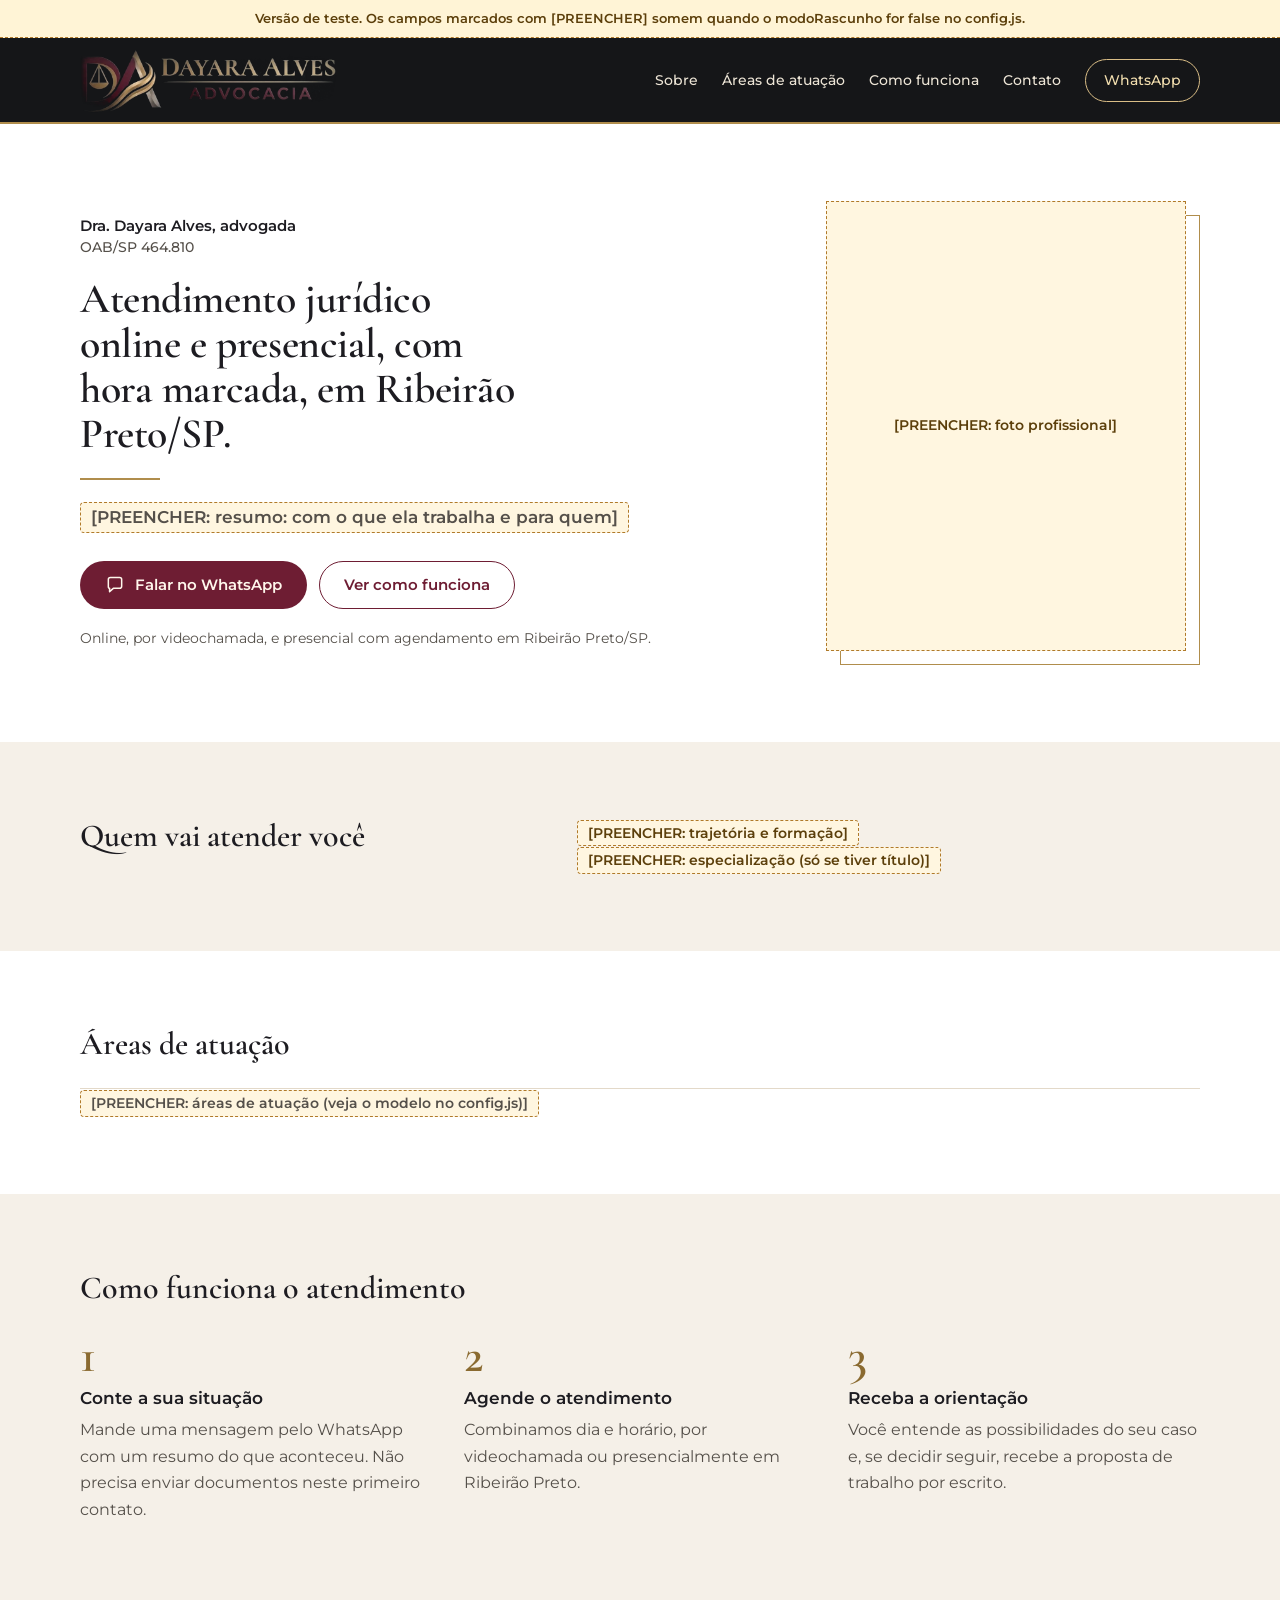
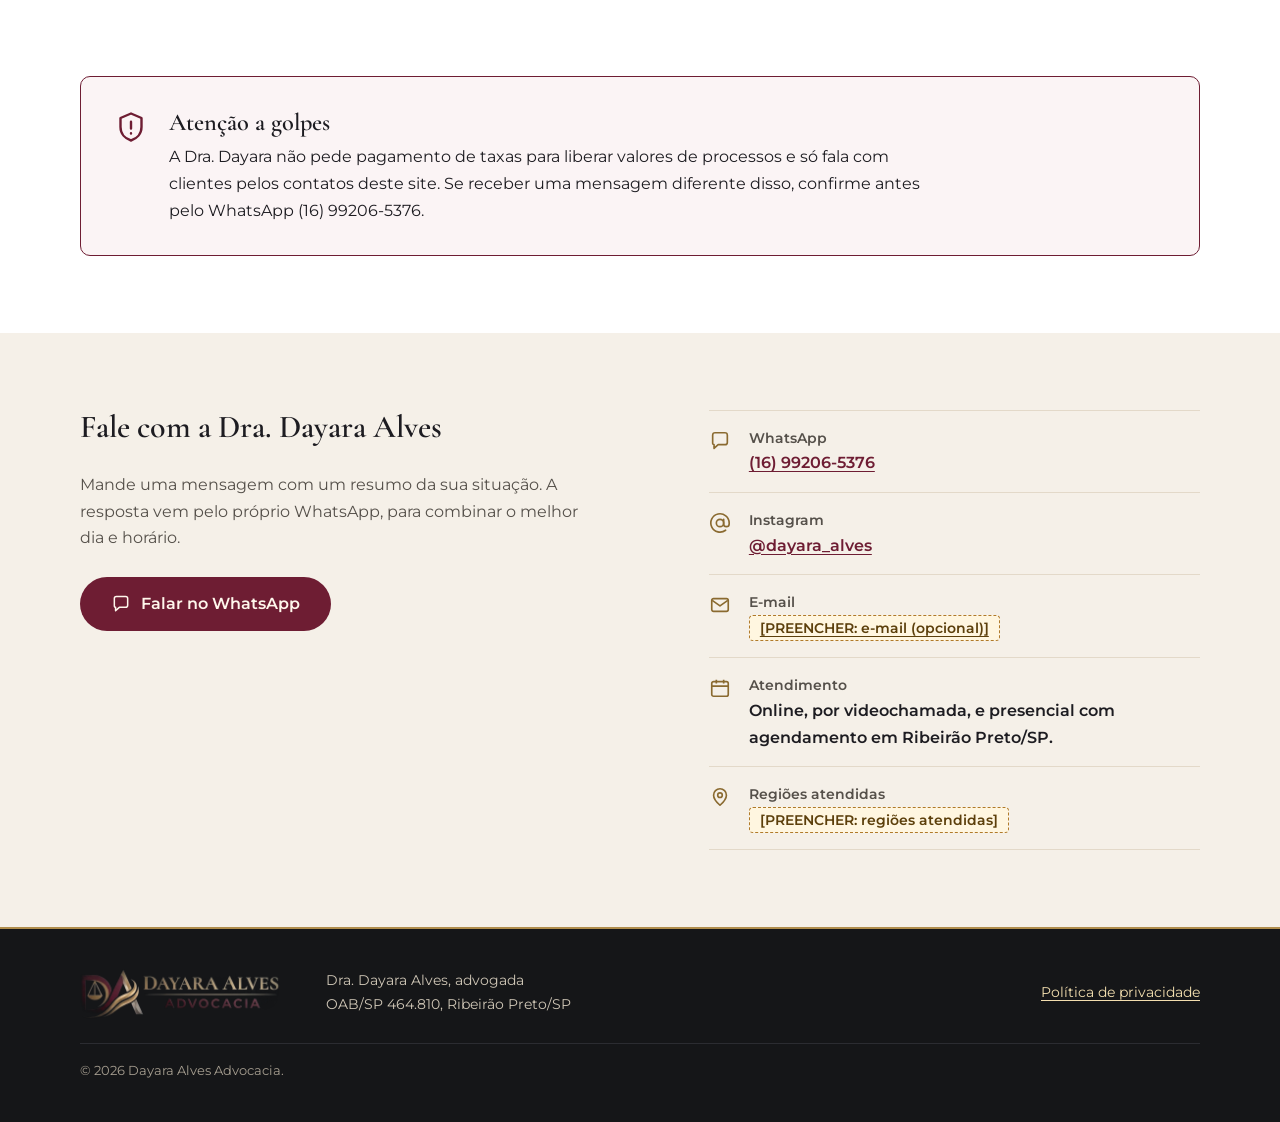
==== index.html @ b155250c "Versão 1.0 do site" ====
<!doctype html>
<!--
  Dayara Alves Advocacia · site
  Autor: Diego · github.com/diego-dba
  Versão 1.0 · outubro de 2026
-->
<html lang="pt-BR">
<head>
  <meta charset="utf-8">
  <meta name="viewport" content="width=device-width, initial-scale=1">
  <title>Dayara Alves Advocacia | OAB/SP 464.810 | Ribeirão Preto/SP</title>
  <meta name="description" content="Dra. Dayara Alves, advogada inscrita na OAB/SP sob o nº 464.810. Atendimento jurídico online e presencial, com hora marcada, em Ribeirão Preto/SP.">
  <link rel="canonical" href="https://dayara.adv.br/">  <!-- os endereços com dayara.adv.br só vão funcionar depois que o domínio for registrado e ligado no github pages -->
  <meta name="theme-color" content="#151618">

  <meta property="og:type" content="website">  <!-- daqui até o twitter:card é a prévia que aparece quando alguém manda o link no whatsapp, instagram ou facebook -->
  <meta property="og:locale" content="pt_BR">
  <meta property="og:site_name" content="Dayara Alves Advocacia">
  <meta property="og:title" content="Dayara Alves Advocacia">
  <meta property="og:description" content="Atendimento jurídico online e presencial, com hora marcada, em Ribeirão Preto/SP. OAB/SP 464.810.">
  <meta property="og:url" content="https://dayara.adv.br/">
  <meta property="og:image" content="https://dayara.adv.br/assets/img/og-image.jpg">  <!-- imagem da prévia, 1200x630 -->
  <meta property="og:image:width" content="1200">
  <meta property="og:image:height" content="630">
  <meta name="twitter:card" content="summary_large_image">

  <link rel="icon" href="favicon.ico" sizes="any">  <!-- ícones da aba do navegador e de quando a pessoa salva o site na tela do celular -->
  <link rel="icon" type="image/png" sizes="32x32" href="assets/img/favicon-32.png">
  <link rel="icon" type="image/png" sizes="16x16" href="assets/img/favicon-16.png">
  <link rel="apple-touch-icon" href="assets/img/apple-touch-icon.png">

  <!-- já começo a baixar as duas fontes principais cedo, pra página não aparecer com outra fonte e depois trocar -->
  <link rel="preload" href="assets/fonts/montserrat-latin-wght-normal.woff2" as="font" type="font/woff2" crossorigin>
  <link rel="preload" href="assets/fonts/cormorant-garamond-latin-wght-normal.woff2" as="font" type="font/woff2" crossorigin>
  <link rel="stylesheet" href="assets/css/site.css">

  <script src="config.js" defer></script>  <!-- primeiro os dados (config.js), depois o site.js que usa eles. o defer espera o html carregar -->
  <script src="assets/js/site.js" defer></script>
</head>
<body>
  <a class="pular" href="#conteudo">Pular para o conteúdo</a>  <!-- link escondido pra quem usa o teclado pular direto pro conteúdo -->

  <noscript>
    <!-- esse aviso só aparece se o javascript estiver desligado. o telefone daqui não vem do config.js,
         então se o número mudar eu preciso trocar aqui também -->
    <p class="sem-js">Para ver o site completo, ative o JavaScript do navegador. Contato: WhatsApp (16) 99206-5376.</p>
  </noscript>

  <header class="topo">  <!-- topo com a logo e o menu -->
    <div class="envoltorio topo__barra">
      <a class="topo__marca" href="#inicio" aria-label="Dayara Alves Advocacia, voltar ao início">
        <picture>
          <source srcset="assets/img/logo-dayara-alves.webp" type="image/webp">
          <img src="assets/img/logo-dayara-alves.png" width="840" height="228" alt="Dayara Alves Advocacia">
        </picture>
      </a>

      <button class="menu-botao" type="button" aria-expanded="false" aria-controls="menu">  <!-- botão do menu, que só aparece em tela menor -->
        <svg viewBox="0 0 24 24" fill="none" stroke="currentColor" stroke-width="2" stroke-linecap="round" aria-hidden="true"><path d="M4 7h16M4 12h16M4 17h16"/></svg>
        <span>Menu</span>
      </button>

      <nav class="menu" id="menu" aria-label="Seções do site">  <!-- se eu desligo uma seção no config.js, o link dela some daqui junto (data-secao) -->
        <a href="#sobre" data-secao="sobre">Sobre</a>
        <a href="#areas" data-secao="areas">Áreas de atuação</a>
        <a href="#como-funciona" data-secao="comoFunciona">Como funciona</a>
        <a href="#avaliacoes" data-secao="avaliacoes">Avaliações</a>
        <a href="#videos" data-secao="videos">Vídeos</a>
        <a href="#contato">Contato</a>
        <a class="menu__whatsapp" href="#contato" data-link="whatsapp" target="_blank" rel="noopener">WhatsApp</a>
      </nav>
    </div>
  </header>

  <div class="avisos" id="avisos" data-secao="avisos" aria-live="polite" hidden></div>  <!-- começa escondida e só aparece se tiver aviso ativo na planilha -->

  <main id="conteudo">

    <section class="inicio" id="inicio" aria-labelledby="titulo-inicio">  <!-- abertura, a primeira parte que aparece -->
      <div class="envoltorio inicio__grade">
        <div>
          <p class="inicio__apresentacao">  <!-- os data-campo ficam vazios aqui no html, quem preenche é o site.js com o que está no config.js -->
            <span data-campo="tratamento"></span> <span data-campo="nome"></span>, advogada
            <small data-campo="oab"></small>
          </p>
          <h1 class="inicio__titulo" id="titulo-inicio" data-campo="titulo" data-rotulo="frase principal"></h1>
          <p class="inicio__resumo" data-campo="resumo" data-rotulo="resumo: com o que ela trabalha e para quem"></p>
          <div class="inicio__acoes">
            <a class="botao botao--principal" href="#contato" data-link="whatsapp" target="_blank" rel="noopener">
              <svg viewBox="0 0 24 24" fill="none" stroke="currentColor" stroke-width="1.8" stroke-linejoin="round" aria-hidden="true"><path d="M4 5.5A2.5 2.5 0 0 1 6.5 3h11A2.5 2.5 0 0 1 20 5.5v8a2.5 2.5 0 0 1-2.5 2.5H10l-4.5 4v-4A1.5 1.5 0 0 1 4 14.5z"/></svg>
              Falar no WhatsApp
            </a>
            <a class="botao botao--contorno" href="#como-funciona" data-secao="comoFunciona">Ver como funciona</a>
          </div>
          <p class="inicio__atendimento" data-campo="atendimento" data-rotulo="como é o atendimento"></p>
        </div>

        <figure class="inicio__foto" data-foto>  <!-- foto da cliente. enquanto não tiver, aparece o quadrado de [PREENCHER] (só no rascunho) -->
          <img alt="Foto da Dra. Dayara Alves" width="640" height="800" hidden>
          <div class="foto-vazia">[PREENCHER: foto profissional]</div>
        </figure>
      </div>
    </section>

    <!-- quem vai atender. o texto vem do "sobre" do config.js, e quando eu deixo linha em branco lá vira parágrafo novo aqui -->
    <section class="secao secao--linho" id="sobre" data-secao="sobre" aria-labelledby="titulo-sobre">
      <div class="envoltorio sobre">
        <h2 class="secao__titulo" id="titulo-sobre">Quem vai atender você</h2>
        <div class="sobre__texto">
          <div data-paragrafos="sobre" data-rotulo="trajetória e formação"></div>
          <p class="sobre__especializacao" data-campo="especializacao" data-rotulo="especialização (só se tiver título)"></p>
        </div>
      </div>
    </section>

    <!-- áreas de atuação. a lista fica vazia aqui porque quem monta é o site.js, com as áreas do config.js -->
    <section class="secao" id="areas" data-secao="areas" aria-labelledby="titulo-areas">
      <div class="envoltorio">
        <h2 class="secao__titulo" id="titulo-areas">Áreas de atuação</h2>
        <ul class="areas" id="lista-areas"></ul>
      </div>
    </section>

    <!-- como funciona. os passos também vêm do config.js -->
    <section class="secao secao--linho" id="como-funciona" data-secao="comoFunciona" aria-labelledby="titulo-como">
      <div class="envoltorio">
        <h2 class="secao__titulo" id="titulo-como">Como funciona o atendimento</h2>
        <ol class="passos" id="lista-passos"></ol>
      </div>
    </section>

    <!-- avaliações. vêm da planilha e só aparecem as que eu marcar com Exibir e Autorizado = SIM -->
    <section class="secao" id="avaliacoes" data-secao="avaliacoes" aria-labelledby="titulo-avaliacoes">
      <div class="envoltorio">
        <h2 class="secao__titulo" id="titulo-avaliacoes">Avaliações de clientes</h2>
        <div class="avaliacoes" id="lista-avaliacoes"></div>
        <p class="avaliacoes__google"><a href="#" data-link="avaliacoesGoogle" data-opcional data-ocultar="p" target="_blank" rel="noopener">Ver todas as avaliações no Google</a></p>
      </div>
    </section>

    <!-- vídeos. vêm da planilha, e pode ser vídeo não listado do youtube também -->
    <section class="secao secao--linho" id="videos" data-secao="videos" aria-labelledby="titulo-videos">
      <div class="envoltorio">
        <h2 class="secao__titulo" id="titulo-videos">Vídeos</h2>
        <div class="videos" id="lista-videos"></div>
      </div>
    </section>

    <!-- aviso contra golpe. o texto fica no config.js (avisoGolpe) -->
    <section class="secao" id="golpe" data-secao="golpe" aria-labelledby="titulo-golpe">
      <div class="envoltorio">
        <div class="alerta">
          <svg viewBox="0 0 24 24" fill="none" stroke="currentColor" stroke-width="1.6" stroke-linecap="round" stroke-linejoin="round" aria-hidden="true"><path d="M12 3 5 6v6c0 4.5 3 7.8 7 9 4-1.2 7-4.5 7-9V6z"/><path d="M12 8.5v4.5M12 16.2v.1"/></svg>
          <div>
            <h2 id="titulo-golpe">Atenção a golpes</h2>
            <p data-campo="avisoGolpe" data-rotulo="aviso contra golpes"></p>
          </div>
        </div>
      </div>
    </section>

    <!-- contato. na versão final cada item da lista some sozinho se o campo dele estiver vazio no config.js -->
    <section class="secao secao--linho" id="contato" aria-labelledby="titulo-contato">
      <div class="envoltorio contato">
        <div class="contato__texto">
          <h2 class="secao__titulo" id="titulo-contato">Fale com a <span data-campo="tratamento"></span> <span data-campo="nome"></span></h2>
          <p>Mande uma mensagem com um resumo da sua situação. A resposta vem pelo próprio WhatsApp, para combinar o melhor dia e horário.</p>
          <a class="botao botao--principal botao--grande" href="#contato" data-link="whatsapp" target="_blank" rel="noopener">
            <svg viewBox="0 0 24 24" fill="none" stroke="currentColor" stroke-width="1.8" stroke-linejoin="round" aria-hidden="true"><path d="M4 5.5A2.5 2.5 0 0 1 6.5 3h11A2.5 2.5 0 0 1 20 5.5v8a2.5 2.5 0 0 1-2.5 2.5H10l-4.5 4v-4A1.5 1.5 0 0 1 4 14.5z"/></svg>
            Falar no WhatsApp
          </a>
        </div>

        <ul class="canais">
          <li>
            <svg viewBox="0 0 24 24" fill="none" stroke="currentColor" stroke-width="1.8" stroke-linejoin="round" aria-hidden="true"><path d="M4 5.5A2.5 2.5 0 0 1 6.5 3h11A2.5 2.5 0 0 1 20 5.5v8a2.5 2.5 0 0 1-2.5 2.5H10l-4.5 4v-4A1.5 1.5 0 0 1 4 14.5z"/></svg>
            <div><strong>WhatsApp</strong><a href="#contato" data-link="whatsapp" target="_blank" rel="noopener" data-campo="telefone" data-ocultar="li" data-rotulo="telefone"></a></div>
          </li>
          <li>
            <svg viewBox="0 0 24 24" fill="none" stroke="currentColor" stroke-width="1.8" stroke-linecap="round" aria-hidden="true"><circle cx="12" cy="12" r="4"/><path d="M16 8v5a3 3 0 0 0 6 0v-1a10 10 0 1 0-3.9 7.9"/></svg>
            <div><strong>Instagram</strong><a href="#contato" data-link="instagram" target="_blank" rel="noopener" data-campo="instagramArroba" data-ocultar="li" data-rotulo="Instagram"></a></div>
          </li>
          <li>
            <svg viewBox="0 0 24 24" fill="none" stroke="currentColor" stroke-width="1.8" stroke-linejoin="round" aria-hidden="true"><rect x="3" y="5" width="18" height="14" rx="2"/><path d="m3.5 7 8.5 6 8.5-6"/></svg>
            <div><strong>E-mail</strong><a href="#contato" data-link="email" data-campo="email" data-ocultar="li" data-rotulo="e-mail (opcional)"></a></div>
          </li>
          <li>
            <svg viewBox="0 0 24 24" fill="none" stroke="currentColor" stroke-width="1.8" stroke-linejoin="round" aria-hidden="true"><rect x="3" y="5" width="18" height="16" rx="2"/><path d="M8 3v4M16 3v4M3 10h18"/></svg>
            <div><strong>Atendimento</strong><span data-campo="atendimento" data-ocultar="li" data-rotulo="como é o atendimento"></span></div>
          </li>
          <li>
            <svg viewBox="0 0 24 24" fill="none" stroke="currentColor" stroke-width="1.8" stroke-linejoin="round" aria-hidden="true"><path d="M12 21s-7-6.2-7-11a7 7 0 0 1 14 0c0 4.8-7 11-7 11z"/><circle cx="12" cy="10" r="2.5"/></svg>
            <div><strong>Regiões atendidas</strong><span data-campo="regioes" data-ocultar="li" data-rotulo="regiões atendidas"></span></div>
          </li>
        </ul>
      </div>
    </section>
  </main>

  <footer class="rodape">  <!-- rodapé. o ano (data-ano) muda sozinho, não preciso atualizar -->
    <div class="envoltorio rodape__grade">
      <a class="rodape__marca" href="#inicio" aria-label="Voltar ao início">
        <picture>
          <source srcset="assets/img/logo-dayara-alves.webp" type="image/webp">
          <img src="assets/img/logo-dayara-alves.png" width="840" height="228" alt="Dayara Alves Advocacia" loading="lazy">
        </picture>
      </a>
      <div class="rodape__dados">
        <p><span data-campo="tratamento"></span> <span data-campo="nome"></span>, advogada</p>
        <p><span data-campo="oab"></span>, <span data-campo="cidade"></span></p>
      </div>
      <p><a href="politica-de-privacidade.html">Política de privacidade</a></p>
      <p class="rodape__final">© <span data-ano></span> <span data-campo="marca"></span>. <span data-campo="creditoDesenvolvedor" data-opcional></span></p>
    </div>
  </footer>

  <!-- botão flutuante do whatsapp, só aparece no celular depois que a pessoa passa da abertura -->
  <a class="flutuante" href="#contato" data-link="whatsapp" data-secao="botaoFlutuante" target="_blank" rel="noopener" aria-label="Falar no WhatsApp">
    <svg viewBox="0 0 24 24" fill="none" stroke="currentColor" stroke-width="1.8" stroke-linejoin="round" aria-hidden="true"><path d="M4 5.5A2.5 2.5 0 0 1 6.5 3h11A2.5 2.5 0 0 1 20 5.5v8a2.5 2.5 0 0 1-2.5 2.5H10l-4.5 4v-4A1.5 1.5 0 0 1 4 14.5z"/></svg>
    WhatsApp
  </a>
</body>
</html>
---- assets/css/site.css ----
/*
 * Dayara Alves Advocacia · site
 * Autor: Diego · github.com/diego-dba
 * Versão 1.0 · outubro de 2026
 */

/* as cores do site eu tirei da logo dela: carvão, dourado e vinho.
   quando quero deixar todos os textos maiores ou menores de uma vez, eu mudo só o --escala ali embaixo */

@font-face {  /* montserrat, a fonte dos textos. deixei as fontes dentro do site pra não depender do google fonts */
  font-family: "Montserrat";
  src: url("../fonts/montserrat-latin-wght-normal.woff2") format("woff2");
  font-weight: 100 900;
  font-style: normal;
  font-display: swap;   /* com o swap o texto aparece na hora com outra fonte e troca quando a montserrat carrega */
}
@font-face {  /* cormorant garamond, a fonte dos títulos */
  font-family: "Cormorant Garamond";
  src: url("../fonts/cormorant-garamond-latin-wght-normal.woff2") format("woff2");
  font-weight: 300 700;
  font-style: normal;
  font-display: swap;
}
@font-face {  /* a mesma cormorant em itálico, que eu uso nas avaliações */
  font-family: "Cormorant Garamond";
  src: url("../fonts/cormorant-garamond-latin-wght-italic.woff2") format("woff2");
  font-weight: 300 700;
  font-style: italic;
  font-display: swap;
}

:root {  /* variáveis com as cores e medidas que eu uso no site todo, mudando aqui muda em tudo */
  --escala: 95%;              /* deixei 95% porque no meu notebook de 13" achei melhor assim */
  --carvao: #151618;          /* usei a mesma cor do fundo da logo 3D pra ela parecer recortada na faixa, por isso não mudo */
  --carvao-linha: #2B2C31;    /* uso nas linhas finas em cima do fundo escuro */
  --ouro: #B08D4C;            /* o dourado eu uso nas linhas e nos detalhes */
  --ouro-escuro: #8A6A30;
  --ouro-claro: #D9BD86;
  --vinho: #6E1D33;           /* o vinho eu uso nos botões e nos links */
  --vinho-escuro: #531525;
  --vinho-claro: #FBF4F5;
  --tinta: #1D1C21;           /* cor do texto, quase preto */
  --texto-suave: #55504A;     /* texto mais clarinho, pros textos de apoio */
  --papel: #FFFFFF;
  --linho: #F5F0E8;           /* o bege que eu uso pra intercalar as seções */
  --linha: #E3D9C9;
  --largura: 1120px;          /* largura máxima do conteúdo, pra não esticar demais em tela grande */
  --serif: "Cormorant Garamond", Georgia, "Times New Roman", serif;   /* fonte dos títulos */
  --sans: "Montserrat", "Segoe UI", Arial, sans-serif;                /* fonte dos textos */
  --altura-topo: 84px;
}
@media (max-width: 760px) {  /* no celular eu deixo o topo mais baixo */
  :root { --altura-topo: 68px; }
}

*, *::before, *::after { box-sizing: border-box; }   /* faz a borda e o padding contarem dentro da largura, assim nada estoura a tela */

html {
  font-size: var(--escala);
  scroll-behavior: smooth;                               /* rolagem suave quando a pessoa clica no menu */
  scroll-padding-top: calc(var(--altura-topo) + 16px);   /* sem isso o título da seção fica escondido atrás do topo fixo */
  -webkit-text-size-adjust: 100%;                        /* pro iphone não aumentar o texto sozinho quando vira a tela */
}
@media (prefers-reduced-motion: reduce) {  /* se a pessoa desativou as animações no aparelho, eu tiro a rolagem suave */
  html { scroll-behavior: auto; }
}

body {
  margin: 0;
  background: var(--papel);
  color: var(--tinta);
  font-family: var(--sans);
  font-size: 1.0625rem;   /* dá 17px quando a escala está em 100% */
  line-height: 1.65;
  -webkit-font-smoothing: antialiased;
}

img { max-width: 100%; height: auto; display: block; }   /* assim a imagem nunca fica maior que a tela */
a { color: var(--vinho); text-underline-offset: 3px; }
a:hover { color: var(--vinho-escuro); }
[hidden] { display: none !important; }   /* garante que o que o site.js esconde fica escondido mesmo */

:focus-visible { outline: 3px solid var(--vinho); outline-offset: 3px; border-radius: 4px; }   /* contorno de quem navega pelo teclado, deixei bem visível pra acessibilidade */
.topo :focus-visible, .rodape :focus-visible { outline-color: var(--ouro-claro); }   /* no fundo escuro o vinho quase não aparece, então lá eu uso dourado */

.envoltorio {  /* caixa que centraliza o conteúdo e deixa 16px de cada lado no celular */
  width: min(100% - 32px, var(--largura));
  margin-inline: auto;
}

.pular {  /* link "pular para o conteúdo", fica escondido lá em cima e só aparece quando a pessoa aperta tab */
  position: absolute;
  left: 16px;
  top: -80px;
  z-index: 100;
  padding: 10px 16px;
  background: var(--papel);
  color: var(--vinho);
  font-weight: 600;
  border-radius: 6px;
}
.pular:focus { top: 16px; }

.faixa-rascunho {  /* faixa amarela do modo rascunho, some quando eu troco o modoRascunho pra false */
  margin: 0;
  padding: 8px 16px;
  background: #FFF4D6;
  color: #5C3F0B;
  border-bottom: 1px dashed #B07A2A;
  font-size: 0.85rem;
  font-weight: 600;
  text-align: center;
}
.preencher {  /* os quadradinhos de [PREENCHER], que também somem na versão final */
  display: inline-block;
  padding: 2px 10px;
  border: 1.5px dashed #B07A2A;
  border-radius: 4px;
  background: #FFF6E0;
  color: #5C3F0B;
  font-family: var(--sans);
  font-size: 0.9rem;
  font-style: normal;
  font-weight: 600;
  line-height: 1.5;
  letter-spacing: 0;
}

.topo {  /* deixei só o topo escuro e o resto claro, com a mesma cor do fundo da logo 3D pra ela parecer recortada na faixa */
  position: sticky;   /* fica grudado lá em cima quando a pessoa rola a página */
  top: 0;
  z-index: 50;
  background: var(--carvao);
  border-bottom: 2px solid var(--ouro);
}
.topo__barra {
  height: var(--altura-topo);
  display: flex;
  align-items: center;
  justify-content: space-between;   /* logo na esquerda e menu na direita */
  gap: 24px;
}
.topo__marca { display: block; flex: none; }
.topo__marca img {
  height: calc(var(--altura-topo) - 12px);   /* a logo acompanha a altura do topo */
  width: auto;
}

.menu {  /* menu do computador, tudo numa linha só */
  display: flex;
  align-items: center;
  gap: 24px;
}
.menu a {
  color: #EDE5D6;
  text-decoration: none;
  font-size: 0.9rem;
  font-weight: 500;
  white-space: nowrap;   /* não deixa "Áreas de atuação" quebrar em duas linhas */
}
.menu a:hover { color: var(--ouro-claro); }
.menu .menu__whatsapp {  /* coloquei borda dourada no whatsapp pra ele se destacar dos outros links */
  padding: 9px 18px;
  border: 1px solid var(--ouro-claro);
  border-radius: 999px;   /* 999px deixa as pontas totalmente redondas */
  color: #F3DFAF;
}
.menu .menu__whatsapp:hover { background: #22231F; }

.topo__voltar {  /* botão de voltar que fica no lugar do menu na página da política de privacidade */
  padding: 9px 18px;
  border: 1px solid var(--ouro-claro);
  border-radius: 999px;
  color: #F3DFAF;
  font-size: 0.9rem;
  font-weight: 500;
  text-decoration: none;
  white-space: nowrap;
}
.topo__voltar:hover { color: #FFFFFF; }
@media (max-width: 480px) {  /* em celular bem pequeno fica só "Voltar", senão não cabe do lado da logo */
  .topo__voltar-extra { display: none; }
}

.menu-botao {  /* botão "Menu", que só aparece em tela menor */
  display: none;
  align-items: center;
  gap: 8px;
  min-height: 46px;
  padding: 0 14px;
  background: transparent;
  color: #F3DFAF;
  border: 1px solid #4A4436;
  border-radius: 999px;
  font: 600 0.9rem var(--sans);
  cursor: pointer;
}
.menu-botao svg { width: 22px; height: 22px; }

@media (max-width: 1180px) {  /* abaixo de 1180px o menu não cabia numa linha, então fiz ele virar uma gaveta que abre embaixo do topo */
  .menu-botao { display: inline-flex; }
  .menu {
    position: absolute;
    top: 100%;   /* começa logo abaixo da faixa do topo */
    left: 0;
    right: 0;
    display: none;
    flex-direction: column;
    align-items: stretch;
    gap: 0;
    padding: 6px 16px 20px;
    background: var(--carvao);
    border-bottom: 2px solid var(--ouro);
  }
  .menu.aberto { display: flex; }   /* quem coloca a classe "aberto" é o site.js, quando a pessoa clica no botão */
  .menu a {
    padding: 13px 4px;
    border-bottom: 1px solid var(--carvao-linha);
    font-size: 1rem;
  }
  .menu .menu__whatsapp {
    margin-top: 14px;
    text-align: center;
    border-bottom: 1px solid var(--ouro-claro);
  }
}

.avisos {  /* faixa de avisos logo abaixo do topo, o texto vem da aba Avisos da planilha */
  background: var(--linho);
  border-bottom: 1px solid var(--linha);
}
.avisos__lista { padding: 10px 0; }
.avisos__item {
  margin: 0;
  padding: 4px 0;
  font-size: 0.95rem;
  font-weight: 500;
  text-align: center;
}
.avisos__item a { font-weight: 600; margin-left: 6px; }

.inicio { padding: clamp(40px, 6vw, 80px) 0 clamp(48px, 6vw, 80px); }   /* abertura. o clamp é (mínimo, ideal, máximo), aí o espaço cresce com a tela sem passar do limite */
.inicio__grade {
  display: grid;
  grid-template-columns: minmax(0, 1.4fr) minmax(0, 0.9fr);   /* deixei a coluna do texto mais larga que a da foto */
  gap: clamp(32px, 5vw, 64px);
  align-items: center;
}
.inicio.sem-foto .inicio__grade { grid-template-columns: minmax(0, 1fr); }   /* sem foto, o texto ocupa a largura toda */

.inicio__apresentacao {
  margin: 0 0 18px;
  font-size: 0.98rem;
  font-weight: 600;
  line-height: 1.5;
}
.inicio__apresentacao small {
  display: block;
  font-size: 0.9rem;
  font-weight: 500;
  color: var(--texto-suave);
}
.inicio__titulo {
  margin: 0;
  max-width: 22ch;   /* ch é a largura de um caractere, então dá mais ou menos 22 letras por linha */
  font-family: var(--serif);
  font-weight: 600;
  font-size: clamp(1.9rem, 1.1rem + 2.2vw, 2.75rem);
  line-height: 1.08;
  letter-spacing: -0.01em;
}
.inicio__titulo::after {  /* risquinho dourado embaixo do título */
  content: "";
  display: block;
  width: 80px;
  height: 2px;
  margin-top: 22px;
  background: var(--ouro);
}
.inicio__resumo {
  margin: 22px 0 0;
  max-width: 54ch;
  font-size: 1.1rem;
  color: var(--texto-suave);
}
.inicio__acoes {
  display: flex;
  flex-wrap: wrap;
  gap: 12px;
  margin-top: 28px;
}
.inicio__atendimento {
  margin: 18px 0 0;
  font-size: 0.95rem;
  color: var(--texto-suave);
}

.inicio__foto {  /* a foto tem uma moldura dourada deslocada pra trás */
  position: relative;
  isolation: isolate;   /* sem isso a moldura (que tem z-index -1) pode sumir atrás do fundo da seção */
  width: 100%;
  max-width: 360px;
  justify-self: end;
  margin: 0 14px 14px 0;   /* espaço pra moldura não ficar cortada */
}
.inicio__foto::before {
  content: "";
  position: absolute;
  inset: 14px -14px -14px 14px;
  border: 1.5px solid var(--ouro);
  z-index: -1;
}
.inicio__foto img {
  width: 100%;
  aspect-ratio: 4 / 5;   /* foto sempre em pé, mesmo se a original for de outro formato */
  object-fit: cover;     /* corta as sobras em vez de esticar a foto */
  background: var(--linho);
}
.foto-vazia {  /* quadrado tracejado no lugar da foto, só no rascunho, enquanto a cliente não manda a foto */
  display: grid;
  place-items: center;
  aspect-ratio: 4 / 5;
  padding: 24px;
  background: #FFF6E0;
  border: 1.5px dashed #B07A2A;
  color: #5C3F0B;
  font-size: 0.95rem;
  font-weight: 600;
  text-align: center;
}

.botao {  /* botões com altura mínima de 48px pra ficar fácil de apertar com o dedo */
  display: inline-flex;
  align-items: center;
  justify-content: center;
  gap: 10px;
  min-height: 48px;
  padding: 12px 24px;
  border-radius: 999px;
  font-family: var(--sans);
  font-size: 1rem;
  font-weight: 600;
  line-height: 1.2;
  text-decoration: none;
  border: 1.5px solid transparent;
}
.botao svg { width: 20px; height: 20px; flex: none; }
.botao--principal { background: var(--vinho); color: #FFF7EC; }   /* botão vinho cheio */
.botao--principal:hover { background: var(--vinho-escuro); color: #FFF7EC; }
.botao--contorno { border-color: var(--vinho); color: var(--vinho); background: transparent; }   /* botão só com a borda */
.botao--contorno:hover { background: var(--vinho-claro); }
.botao--grande { min-height: 54px; padding: 14px 30px; font-size: 1.05rem; }   /* o botão maior, que eu uso no contato */

.secao { padding: clamp(48px, 6vw, 80px) 0; }   /* as seções vão intercalando fundo branco e bege pra separar uma da outra */
.secao--linho { background: var(--linho); }
.secao__titulo {
  margin: 0 0 26px;
  font-family: var(--serif);
  font-weight: 600;
  font-size: clamp(1.6rem, 1rem + 1.4vw, 2.1rem);
  line-height: 1.1;
}
.secao__intro {
  margin: -10px 0 28px;
  max-width: 60ch;
  color: var(--texto-suave);
}

.sobre {  /* quem vai atender: título de um lado e texto do outro */
  display: grid;
  grid-template-columns: minmax(0, 1fr) minmax(0, 1.4fr);
  gap: clamp(20px, 4vw, 56px);
}
.sobre .secao__titulo { margin-bottom: 0; }
.sobre__texto p { margin: 0 0 16px; max-width: 64ch; }
.sobre__texto p:last-child { margin-bottom: 0; }
.sobre__especializacao { font-weight: 600; }

.areas {  /* áreas de atuação, com uma linha separando cada área */
  list-style: none;
  margin: 0;
  padding: 0;
  border-top: 1px solid var(--linha);
}
.areas li {
  display: grid;
  grid-template-columns: minmax(0, 1fr) minmax(0, 1.7fr);
  gap: 10px 40px;
  padding: 22px 0;
  border-bottom: 1px solid var(--linha);
}
.areas h3 {
  margin: 0;
  font-family: var(--serif);
  font-size: 1.45rem;
  font-weight: 600;
  line-height: 1.2;
}
.areas p { margin: 0; color: var(--texto-suave); max-width: 60ch; }

.passos {  /* os números 1, 2 e 3 do "como funciona" não estão no html, quem escreve é o próprio css com o counter */
  list-style: none;
  counter-reset: passo;   /* começa a contagem */
  display: grid;
  grid-template-columns: repeat(3, minmax(0, 1fr));
  gap: 32px;
  margin: 0;
  padding: 0;
}
.passos li { counter-increment: passo; }   /* soma 1 a cada passo */
.passos li::before {
  content: counter(passo);   /* aqui ele escreve o número */
  display: block;
  margin-bottom: 8px;
  font-family: var(--serif);
  font-size: 3.2rem;
  font-weight: 600;
  line-height: 1;
  color: var(--ouro-escuro);
}
.passos h3 {
  margin: 0 0 6px;
  font-size: 1.1rem;
  font-weight: 600;
  line-height: 1.3;
}
.passos p { margin: 0; color: var(--texto-suave); }

.avaliacoes {  /* avaliações que vêm da planilha, em duas colunas no computador */
  display: grid;
  grid-template-columns: repeat(2, minmax(0, 1fr));
  gap: 40px 56px;
}
.avaliacao { margin: 0; padding-top: 20px; border-top: 2px solid var(--ouro); }
.avaliacao__texto { margin: 0; }
.avaliacao__texto p {
  margin: 0;
  font-family: var(--serif);
  font-style: italic;
  font-size: 1.25rem;
  line-height: 1.45;
}
.avaliacao__autor {
  margin-top: 14px;
  display: flex;
  flex-wrap: wrap;
  gap: 4px 14px;
  font-size: 0.95rem;
  color: var(--texto-suave);
}
.avaliacao__nome { font-weight: 600; color: var(--tinta); }
.avaliacoes__google { margin: 36px 0 0; font-weight: 600; }

.videos {  /* vídeos que vêm da planilha. antes do clique só aparece a capa, assim o youtube só carrega se a pessoa quiser assistir */
  display: grid;
  grid-template-columns: repeat(2, minmax(0, 1fr));
  gap: 32px;
}
.video { margin: 0; }
.video__capa, .video__quadro {
  display: block;
  width: 100%;
  aspect-ratio: 16 / 9;   /* formato de vídeo do youtube */
  border: 0;
}
.video__capa {
  position: relative;
  padding: 0;
  background: var(--carvao) center / cover no-repeat;
  cursor: pointer;
}
.video__play {  /* bolinha vinho com o triângulo do play, no meio da capa */
  position: absolute;
  inset: 0;
  margin: auto;
  width: 64px;
  height: 64px;
  display: grid;
  place-items: center;
  border-radius: 50%;
  background: var(--vinho);
  color: #FFF7EC;
  box-shadow: 0 6px 18px rgba(0, 0, 0, 0.35);
}
.video__play svg { width: 26px; height: 26px; margin-left: 4px; fill: currentColor; }
.video__titulo { display: block; margin-top: 10px; font-weight: 600; }
.video__descricao { margin: 4px 0 0; color: var(--texto-suave); font-size: 0.95rem; }

.alerta {  /* caixa do aviso contra golpe, em destaque com borda vinho */
  display: grid;
  grid-template-columns: auto minmax(0, 1fr);
  gap: 16px 20px;
  align-items: start;
  padding: clamp(22px, 3.5vw, 32px);
  background: var(--vinho-claro);
  border: 1.5px solid var(--vinho);
  border-radius: 10px;
}
.alerta svg { width: 36px; height: 36px; color: var(--vinho); }
.alerta h2 {
  margin: 0 0 6px;
  font-family: var(--serif);
  font-size: 1.6rem;
  font-weight: 600;
  line-height: 1.15;
}
.alerta p { margin: 0; max-width: 70ch; }

.contato {  /* contato: texto e botão de um lado, lista de canais do outro */
  display: grid;
  grid-template-columns: minmax(0, 1.15fr) minmax(0, 1fr);
  gap: clamp(28px, 5vw, 72px);
  align-items: start;
}
.contato__texto p { margin: 0 0 26px; max-width: 46ch; color: var(--texto-suave); }
.canais {
  list-style: none;
  margin: 0;
  padding: 0;
  border-top: 1px solid var(--linha);
}
.canais li {
  display: grid;
  grid-template-columns: 26px minmax(0, 1fr);
  gap: 14px;
  align-items: start;
  padding: 16px 0;
  border-bottom: 1px solid var(--linha);
}
.canais svg { width: 22px; height: 22px; margin-top: 3px; color: var(--ouro-escuro); }
.canais strong { display: block; font-size: 0.9rem; font-weight: 600; color: var(--texto-suave); }
.canais a, .canais span { font-weight: 600; overflow-wrap: anywhere; }   /* e-mail comprido quebra a linha em vez de estourar a tela */

.rodape {  /* rodapé escuro, combinando com o topo */
  background: var(--carvao);
  color: #CFC6B6;
  border-top: 2px solid var(--ouro);
  padding: 36px 0 40px;
  font-size: 0.95rem;
}
.rodape__grade {
  display: grid;
  grid-template-columns: auto minmax(0, 1fr) auto;
  gap: 16px 40px;
  align-items: center;
}
.rodape__marca img { height: 56px; width: auto; }
.rodape__dados p { margin: 0; }
.rodape a { color: #F3DFAF; }
.rodape a:hover { color: #FFFFFF; }
.rodape__final {
  grid-column: 1 / -1;
  margin: 6px 0 0;
  padding-top: 16px;
  border-top: 1px solid var(--carvao-linha);
  font-size: 0.85rem;
  color: #A69E90;
}

.flutuante {  /* botão flutuante do whatsapp (celular). escondo enquanto a abertura aparece porque lá já tem um botão igual */
  position: fixed;
  right: 16px;
  bottom: calc(16px + env(safe-area-inset-bottom, 0px));   /* pra não ficar embaixo da barrinha do iphone */
  z-index: 40;
  display: none;   /* no computador ele não aparece, lá embaixo na parte do celular ele vira inline-flex */
  align-items: center;
  gap: 8px;
  min-height: 48px;
  padding: 10px 18px;
  border-radius: 999px;
  background: var(--vinho);
  color: #FFF7EC;
  font-weight: 600;
  text-decoration: none;
  box-shadow: 0 8px 22px rgba(21, 22, 24, 0.35);
  transition: opacity 0.2s ease, transform 0.2s ease, visibility 0.2s;
}
.flutuante svg { width: 22px; height: 22px; }
.flutuante:hover { color: #FFF7EC; background: var(--vinho-escuro); }
.flutuante--oculto { opacity: 0; visibility: hidden; transform: translateY(12px); }   /* quem coloca e tira essa classe é o site.js */
@media (prefers-reduced-motion: reduce) {
  .flutuante { transition: none; }
}

.texto-legal { padding: clamp(40px, 6vw, 72px) 0; }   /* página da política de privacidade, que é só texto */
.texto-legal .envoltorio { max-width: 760px; }        /* coluna mais estreita pra ficar mais fácil de ler */
.texto-legal h1 {
  margin: 0 0 8px;
  font-family: var(--serif);
  font-size: clamp(1.9rem, 1.1rem + 1.8vw, 2.4rem);
  font-weight: 600;
  line-height: 1.1;
}
.texto-legal h2 {
  margin: 36px 0 8px;
  font-family: var(--serif);
  font-size: 1.45rem;
  font-weight: 600;
  line-height: 1.2;
}
.texto-legal p, .texto-legal li { max-width: 68ch; }
.texto-legal .atualizacao { color: var(--texto-suave); font-size: 0.95rem; margin: 0 0 22px; }

.sem-js { margin: 0; padding: 14px 16px; background: #FFF4D6; text-align: center; }   /* aviso de quando o javascript está desligado, fica no noscript do index.html */

@media (max-width: 760px) {  /* celular e tablet pequeno: quase tudo vira uma coluna só */
  body { font-size: 1rem; }
  .inicio__grade { grid-template-columns: minmax(0, 1fr); }
  .inicio__foto { max-width: 320px; justify-self: start; }
  .inicio__acoes .botao { flex: 1 1 100%; }
  .sobre, .contato { grid-template-columns: minmax(0, 1fr); }
  .areas li { grid-template-columns: minmax(0, 1fr); padding: 20px 0; }
  .passos { grid-template-columns: minmax(0, 1fr); gap: 26px; }
  .passos li::before { font-size: 2.8rem; }
  .avaliacoes, .videos { grid-template-columns: minmax(0, 1fr); }
  .alerta { grid-template-columns: minmax(0, 1fr); }
  .rodape__grade { grid-template-columns: minmax(0, 1fr); }
  .flutuante { display: inline-flex; }   /* aqui o botão flutuante passa a aparecer */
  .rodape { padding-bottom: 92px; }      /* espaço pro botão flutuante não tampar o rodapé */
}

@media print {  /* na hora de imprimir somem o topo, o botão flutuante, os avisos e as capas dos vídeos */
  .topo, .menu, .flutuante, .faixa-rascunho, .avisos, .video__capa { display: none !important; }
  body { font-size: 12pt; }
}
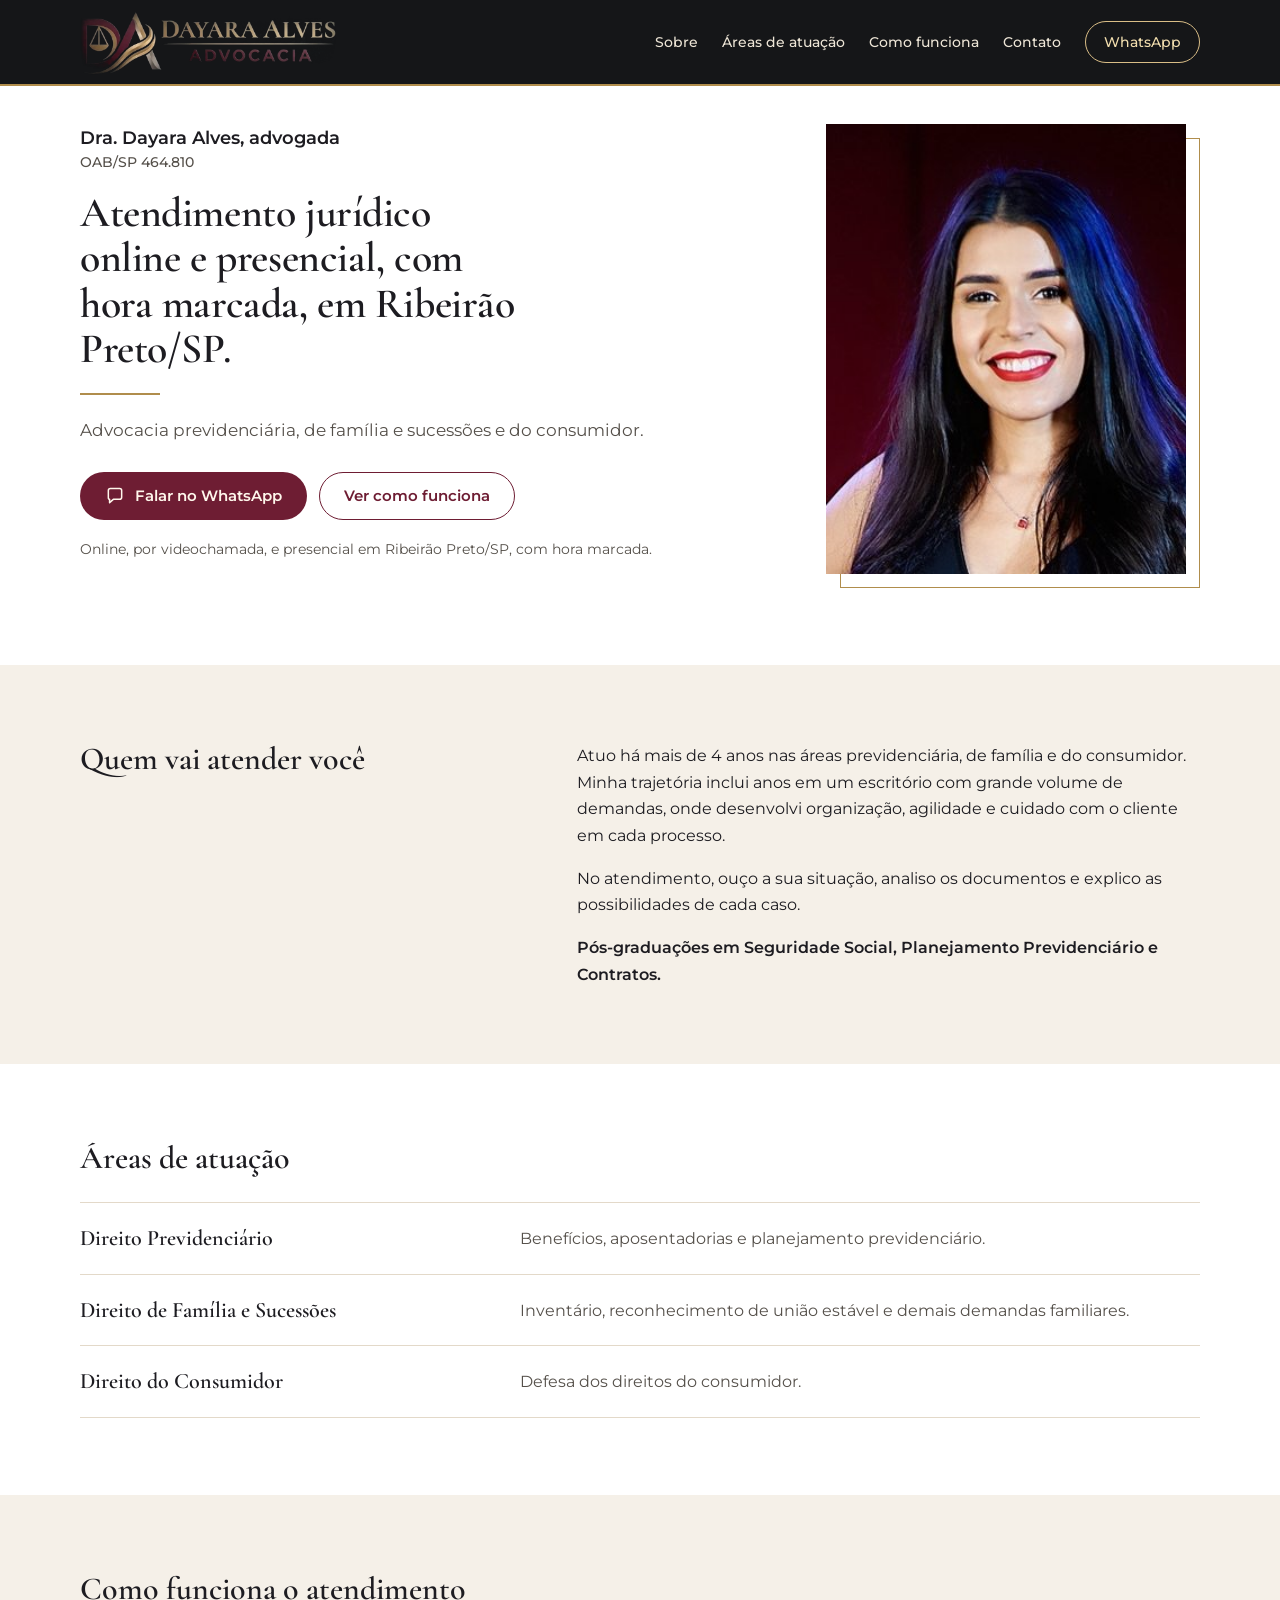
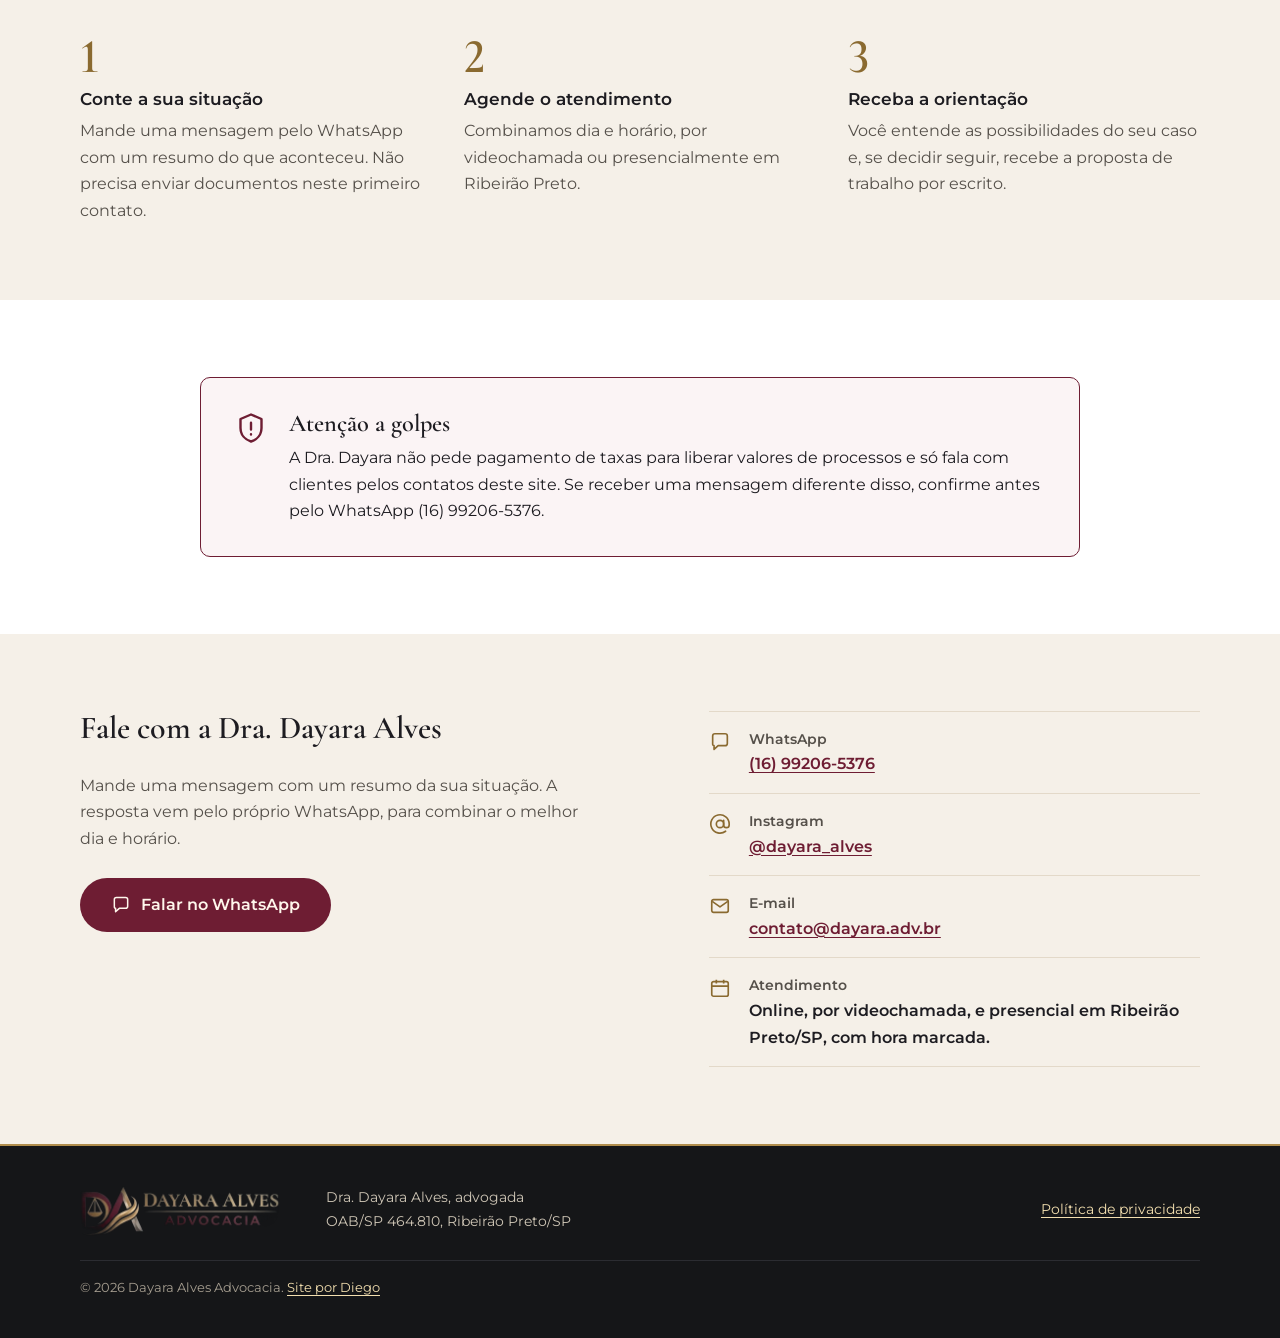
==== commit 2d4369c1: "Lança o site: sai do rascunho, coloca os e-mails do domínio e arruma o aviso de golpe no computador" ====
--- a/index.html
+++ b/index.html
@@ -210,7 +210,8 @@
         <p><span data-campo="oab"></span>, <span data-campo="cidade"></span></p>
       </div>
       <p><a href="politica-de-privacidade.html">Política de privacidade</a></p>
-      <p class="rodape__final">© <span data-ano></span> <span data-campo="marca"></span>. <span data-campo="creditoDesenvolvedor" data-opcional></span></p>
+      <!-- o "Site por Diego" vira link pro meu e-mail quando o emailDesenvolvedor do config.js está preenchido -->
+      <p class="rodape__final">© <span data-ano></span> <span data-campo="marca"></span>. <a data-campo="creditoDesenvolvedor" data-link="emailDesenvolvedor" data-opcional></a></p>
     </div>
   </footer>
 
--- a/assets/css/site.css
+++ b/assets/css/site.css
@@ -239,18 +239,18 @@
 }
 .avisos__item a { font-weight: 600; margin-left: 6px; }
 
-.inicio { padding: clamp(40px, 6vw, 80px) 0 clamp(48px, 6vw, 80px); }   /* abertura. o clamp é (mínimo, ideal, máximo), aí o espaço cresce com a tela sem passar do limite */
+.inicio { padding: clamp(24px, 3vw, 40px) 0 clamp(48px, 6vw, 80px); }   /* abertura. diminuí o espaço de cima porque sobrava muito entre o topo e o nome dela. o clamp é (mínimo, ideal, máximo) */
 .inicio__grade {
   display: grid;
   grid-template-columns: minmax(0, 1.4fr) minmax(0, 0.9fr);   /* deixei a coluna do texto mais larga que a da foto */
   gap: clamp(32px, 5vw, 64px);
-  align-items: center;
+  align-items: start;   /* o texto começa alinhado com o topo da foto, assim não sobra espaço em cima do nome */
 }
 .inicio.sem-foto .inicio__grade { grid-template-columns: minmax(0, 1fr); }   /* sem foto, o texto ocupa a largura toda */
 
 .inicio__apresentacao {
   margin: 0 0 18px;
-  font-size: 0.98rem;
+  font-size: 1.2rem;   /* aumentei o nome dela pra ter mais destaque */
   font-weight: 600;
   line-height: 1.5;
 }
@@ -374,7 +374,7 @@
 .sobre .secao__titulo { margin-bottom: 0; }
 .sobre__texto p { margin: 0 0 16px; max-width: 64ch; }
 .sobre__texto p:last-child { margin-bottom: 0; }
-.sobre__especializacao { font-weight: 600; }
+.sobre__texto .sobre__especializacao { margin-top: 16px; font-weight: 600; }   /* dei um respiro entre o texto dela e as pós-graduações */
 
 .areas {  /* áreas de atuação, com uma linha separando cada área */
   list-style: none;
@@ -415,6 +415,7 @@
   font-family: var(--serif);
   font-size: 3.2rem;
   font-weight: 600;
+  font-variant-numeric: lining-nums;   /* sem isso a fonte dos títulos desenha o 1 parecido com um I e o 3 descendo da linha */
   line-height: 1;
   color: var(--ouro-escuro);
 }
@@ -495,6 +496,8 @@
   background: var(--vinho-claro);
   border: 1.5px solid var(--vinho);
   border-radius: 10px;
+  max-width: 880px;      /* no computador a caixa ocupava a largura toda e o texto quebrava bem antes do fim, parecia erro. agora a caixa fica do tamanho do texto */
+  margin-inline: auto;   /* e fica no meio da página */
 }
 .alerta svg { width: 36px; height: 36px; color: var(--vinho); }
 .alerta h2 {
@@ -504,7 +507,7 @@
   font-weight: 600;
   line-height: 1.15;
 }
-.alerta p { margin: 0; max-width: 70ch; }
+.alerta p { margin: 0; }
 
 .contato {  /* contato: texto e botão de um lado, lista de canais do outro */
   display: grid;
@@ -548,6 +551,7 @@
 .rodape__dados p { margin: 0; }
 .rodape a { color: #F3DFAF; }
 .rodape a:hover { color: #FFFFFF; }
+.rodape a:not([href]) { color: inherit; }   /* o "Site por Diego" sem e-mail não é link, então fica da cor do texto em vez de parecer clicável */
 .rodape__final {
   grid-column: 1 / -1;
   margin: 6px 0 0;
@@ -557,7 +561,7 @@
   color: #A69E90;
 }
 
-.flutuante {  /* botão flutuante do whatsapp (celular). escondo enquanto a abertura aparece porque lá já tem um botão igual */
+.flutuante {  /* botão flutuante do whatsapp (celular). escondo enquanto o botão grande da abertura está na tela, pra não ficar dois iguais */
   position: fixed;
   right: 16px;
   bottom: calc(16px + env(safe-area-inset-bottom, 0px));   /* pra não ficar embaixo da barrinha do iphone */
@@ -605,15 +609,27 @@
 
 @media (max-width: 760px) {  /* celular e tablet pequeno: quase tudo vira uma coluna só */
   body { font-size: 1rem; }
-  .inicio__grade { grid-template-columns: minmax(0, 1fr); }
-  .inicio__foto { max-width: 320px; justify-self: start; }
+  .inicio__grade { grid-template-columns: auto minmax(0, 1fr); column-gap: 20px; row-gap: 0; align-items: center; }   /* no celular a foto fica pequena, do lado do nome, em vez de enorme lá embaixo */
+  .inicio__grade > div { display: contents; }   /* com o contents os textos da abertura entram direto no grid, aí a foto consegue ficar do lado do nome */
+  .inicio__foto { grid-column: 1; grid-row: 1; width: 84px; margin: 0 6px 24px 0; justify-self: start; }   /* a mesma foto com moldura, só que em miniatura */
+  .inicio__foto::before { inset: 6px -6px -6px 6px; }   /* moldura menor pra acompanhar o tamanho da foto */
+  .foto-vazia { padding: 0; font-size: 0; }   /* no rascunho fica só o quadro tracejado, porque o texto não cabe */
+  .inicio__apresentacao { grid-column: 2; grid-row: 1; }
+  .inicio.sem-foto .inicio__apresentacao { grid-column: 1; }   /* se não tiver foto, o nome volta pro começo da linha */
+  .inicio__titulo, .inicio__resumo, .inicio__acoes, .inicio__atendimento { grid-column: 1 / -1; }   /* o resto da abertura ocupa a largura toda */
   .inicio__acoes .botao { flex: 1 1 100%; }
   .sobre, .contato { grid-template-columns: minmax(0, 1fr); }
   .areas li { grid-template-columns: minmax(0, 1fr); padding: 20px 0; }
   .passos { grid-template-columns: minmax(0, 1fr); gap: 26px; }
-  .passos li::before { font-size: 2.8rem; }
+  .passos li { display: grid; grid-template-columns: 40px minmax(0, 1fr); column-gap: 12px; }   /* no celular o número fica do lado do título, e não em cima */
+  .passos li::before { grid-row: 1 / span 2; margin: 0; font-size: 2.6rem; }   /* o número ocupa a altura do título e do texto, do lado deles */
+  .passos h3, .passos p { grid-column: 2; }
   .avaliacoes, .videos { grid-template-columns: minmax(0, 1fr); }
-  .alerta { grid-template-columns: minmax(0, 1fr); }
+  .alerta { grid-template-columns: auto minmax(0, 1fr); gap: 12px 14px; align-items: center; }   /* no celular o ícone fica do lado do título, sozinho em cima parecia erro */
+  .alerta > div { display: contents; }   /* mesmo truque da abertura: o título e o texto entram direto no grid */
+  .alerta svg { width: 30px; height: 30px; }
+  .alerta h2 { margin: 0; }
+  .alerta p { grid-column: 1 / -1; }
   .rodape__grade { grid-template-columns: minmax(0, 1fr); }
   .flutuante { display: inline-flex; }   /* aqui o botão flutuante passa a aparecer */
   .rodape { padding-bottom: 92px; }      /* espaço pro botão flutuante não tampar o rodapé */
@@ -622,4 +638,4 @@
 @media print {  /* na hora de imprimir somem o topo, o botão flutuante, os avisos e as capas dos vídeos */
   .topo, .menu, .flutuante, .faixa-rascunho, .avisos, .video__capa { display: none !important; }
   body { font-size: 12pt; }
-}
+}
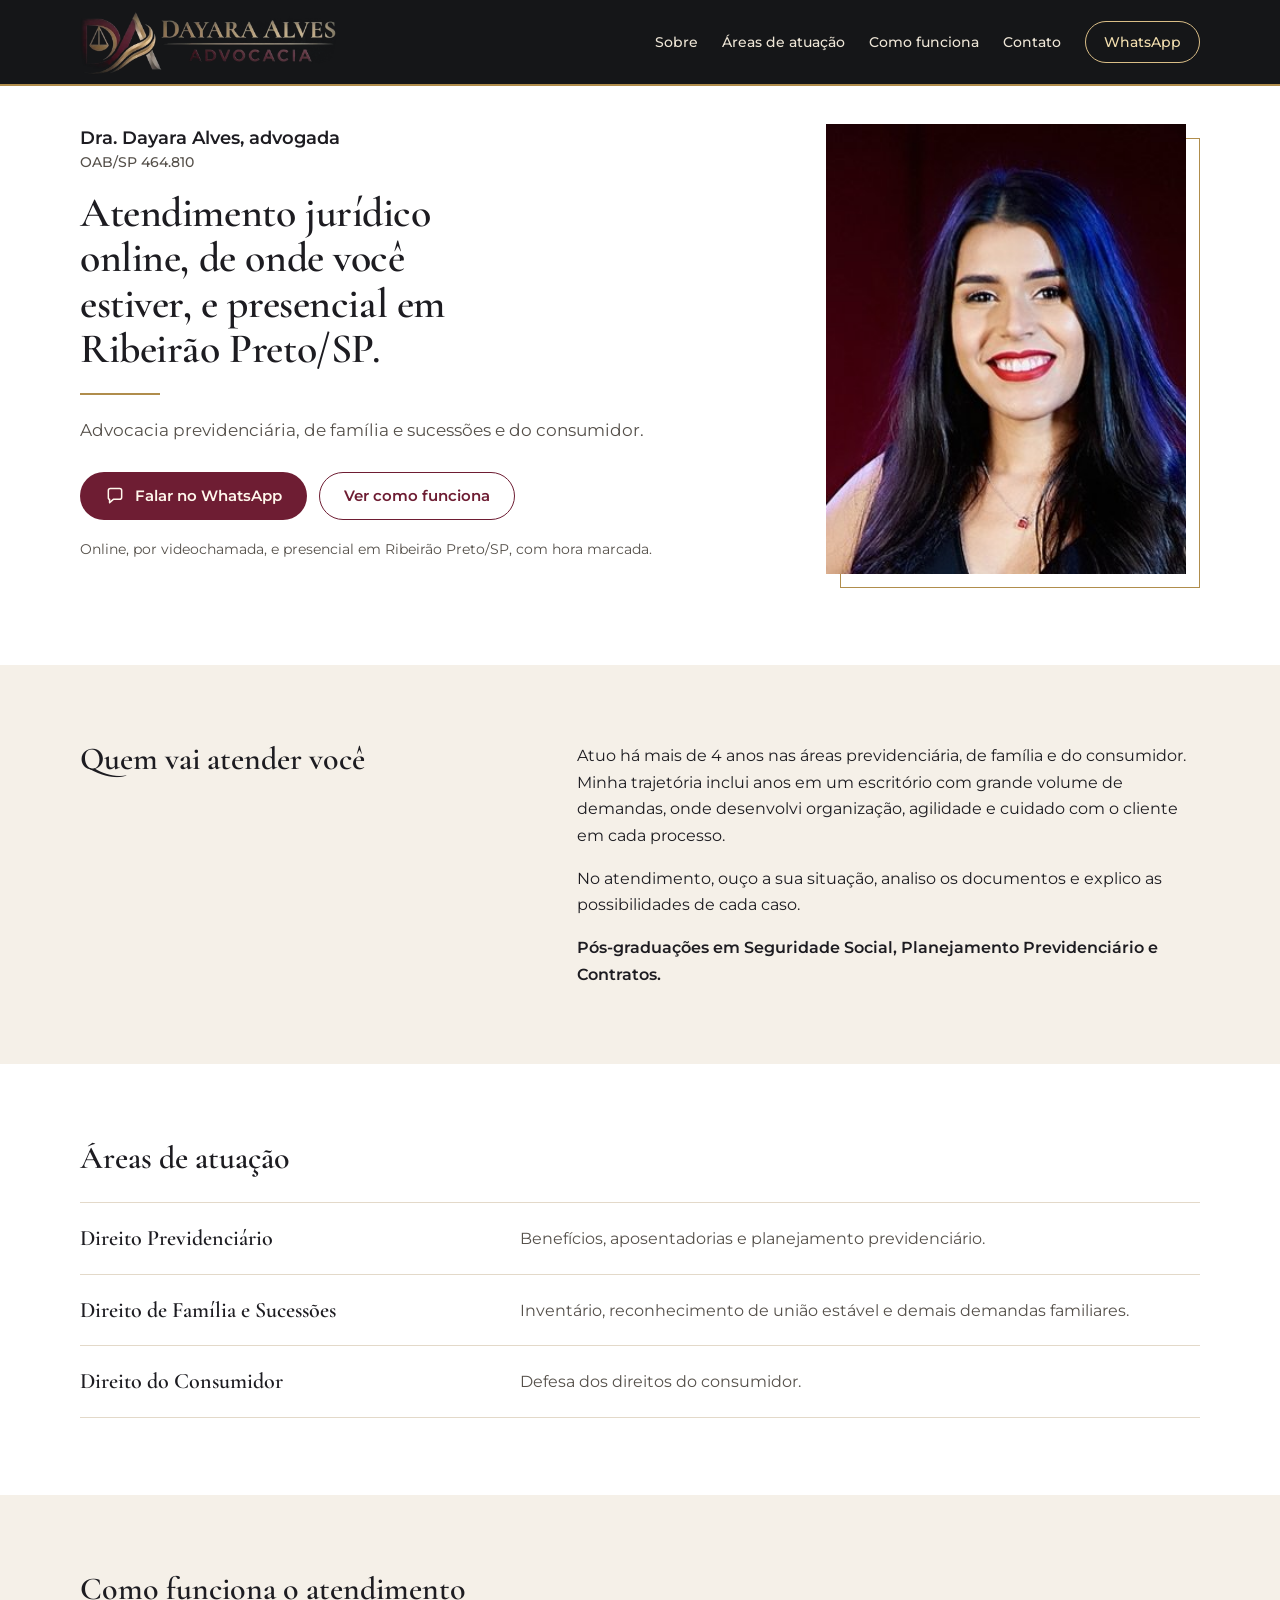
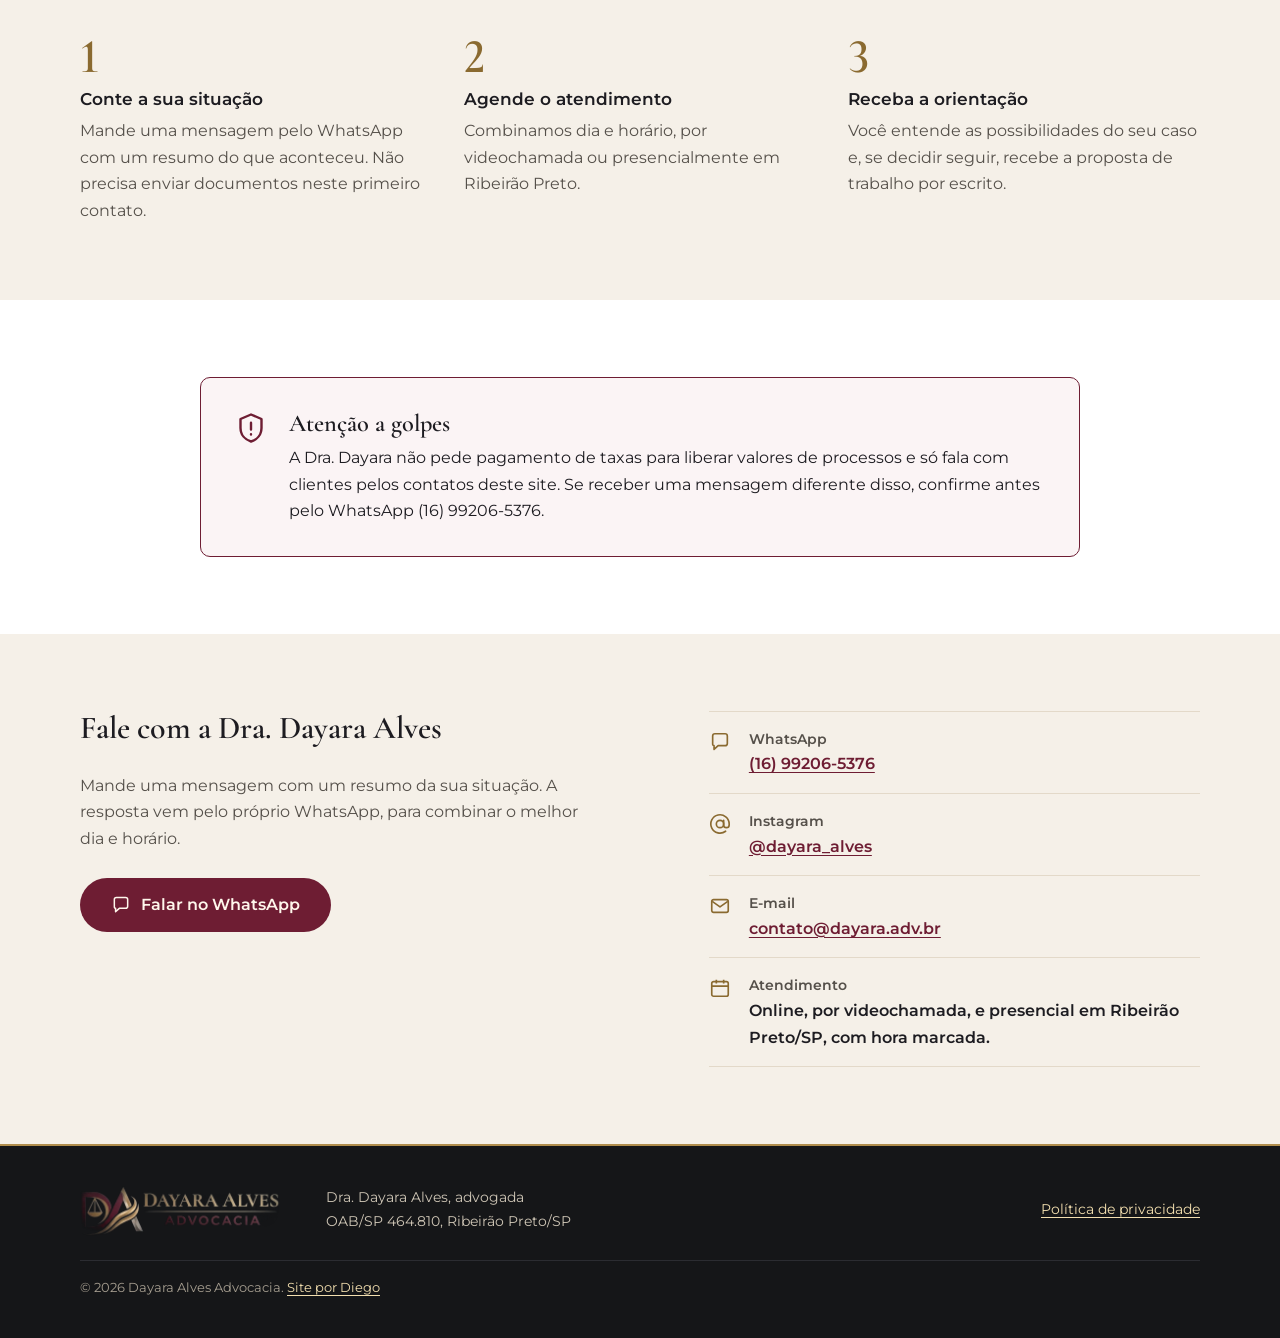
==== commit 5c091405: "Troca o título da abertura: online de onde a pessoa estiver e presencial em Ribeirão Preto" ====
--- a/index.html
+++ b/index.html
@@ -9,7 +9,7 @@
   <meta charset="utf-8">
   <meta name="viewport" content="width=device-width, initial-scale=1">
   <title>Dayara Alves Advocacia | OAB/SP 464.810 | Ribeirão Preto/SP</title>
-  <meta name="description" content="Dra. Dayara Alves, advogada inscrita na OAB/SP sob o nº 464.810. Atendimento jurídico online e presencial, com hora marcada, em Ribeirão Preto/SP.">
+  <meta name="description" content="Dra. Dayara Alves, advogada inscrita na OAB/SP sob o nº 464.810. Atendimento jurídico online, de onde você estiver, e presencial em Ribeirão Preto/SP.">
   <link rel="canonical" href="https://dayara.adv.br/">  <!-- os endereços com dayara.adv.br só vão funcionar depois que o domínio for registrado e ligado no github pages -->
   <meta name="theme-color" content="#151618">
 
@@ -17,7 +17,7 @@
   <meta property="og:locale" content="pt_BR">
   <meta property="og:site_name" content="Dayara Alves Advocacia">
   <meta property="og:title" content="Dayara Alves Advocacia">
-  <meta property="og:description" content="Atendimento jurídico online e presencial, com hora marcada, em Ribeirão Preto/SP. OAB/SP 464.810.">
+  <meta property="og:description" content="Atendimento jurídico online, de onde você estiver, e presencial em Ribeirão Preto/SP. OAB/SP 464.810.">
   <meta property="og:url" content="https://dayara.adv.br/">
   <meta property="og:image" content="https://dayara.adv.br/assets/img/og-image.jpg">  <!-- imagem da prévia, 1200x630 -->
   <meta property="og:image:width" content="1200">
